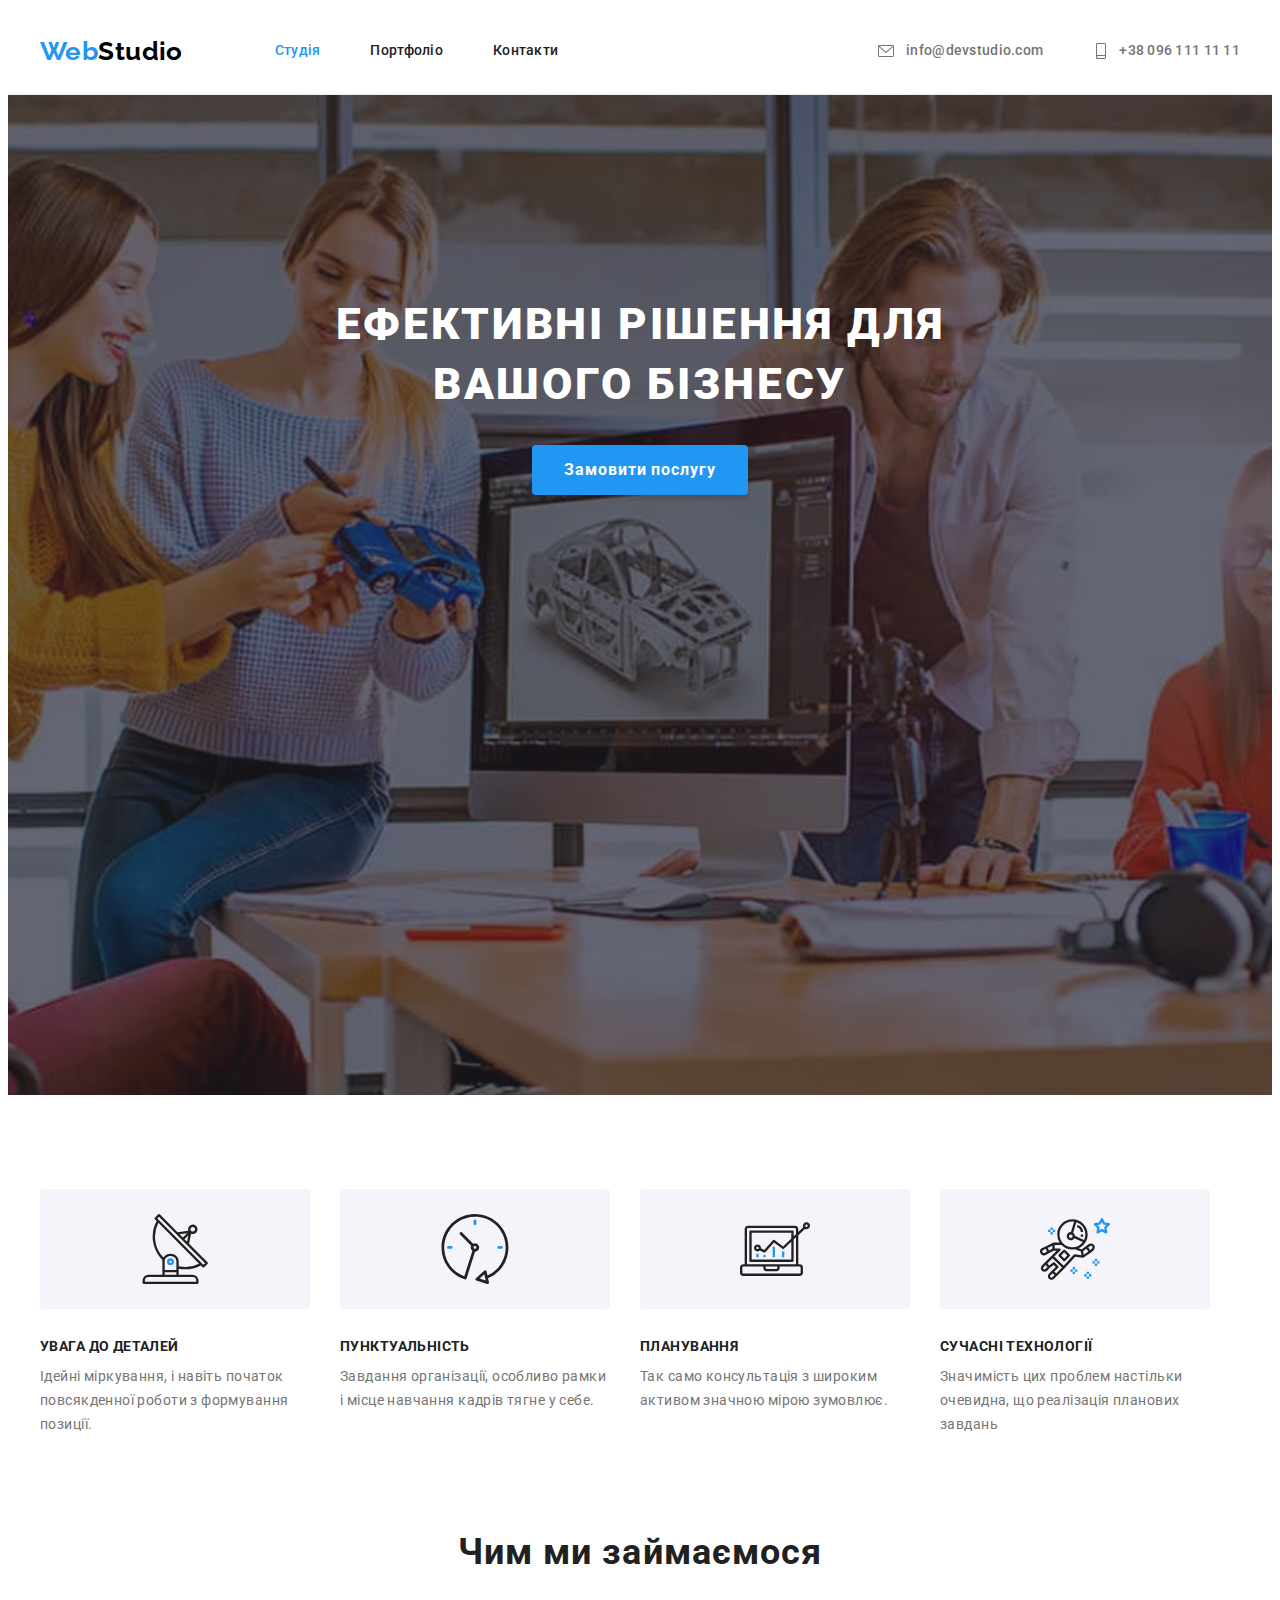
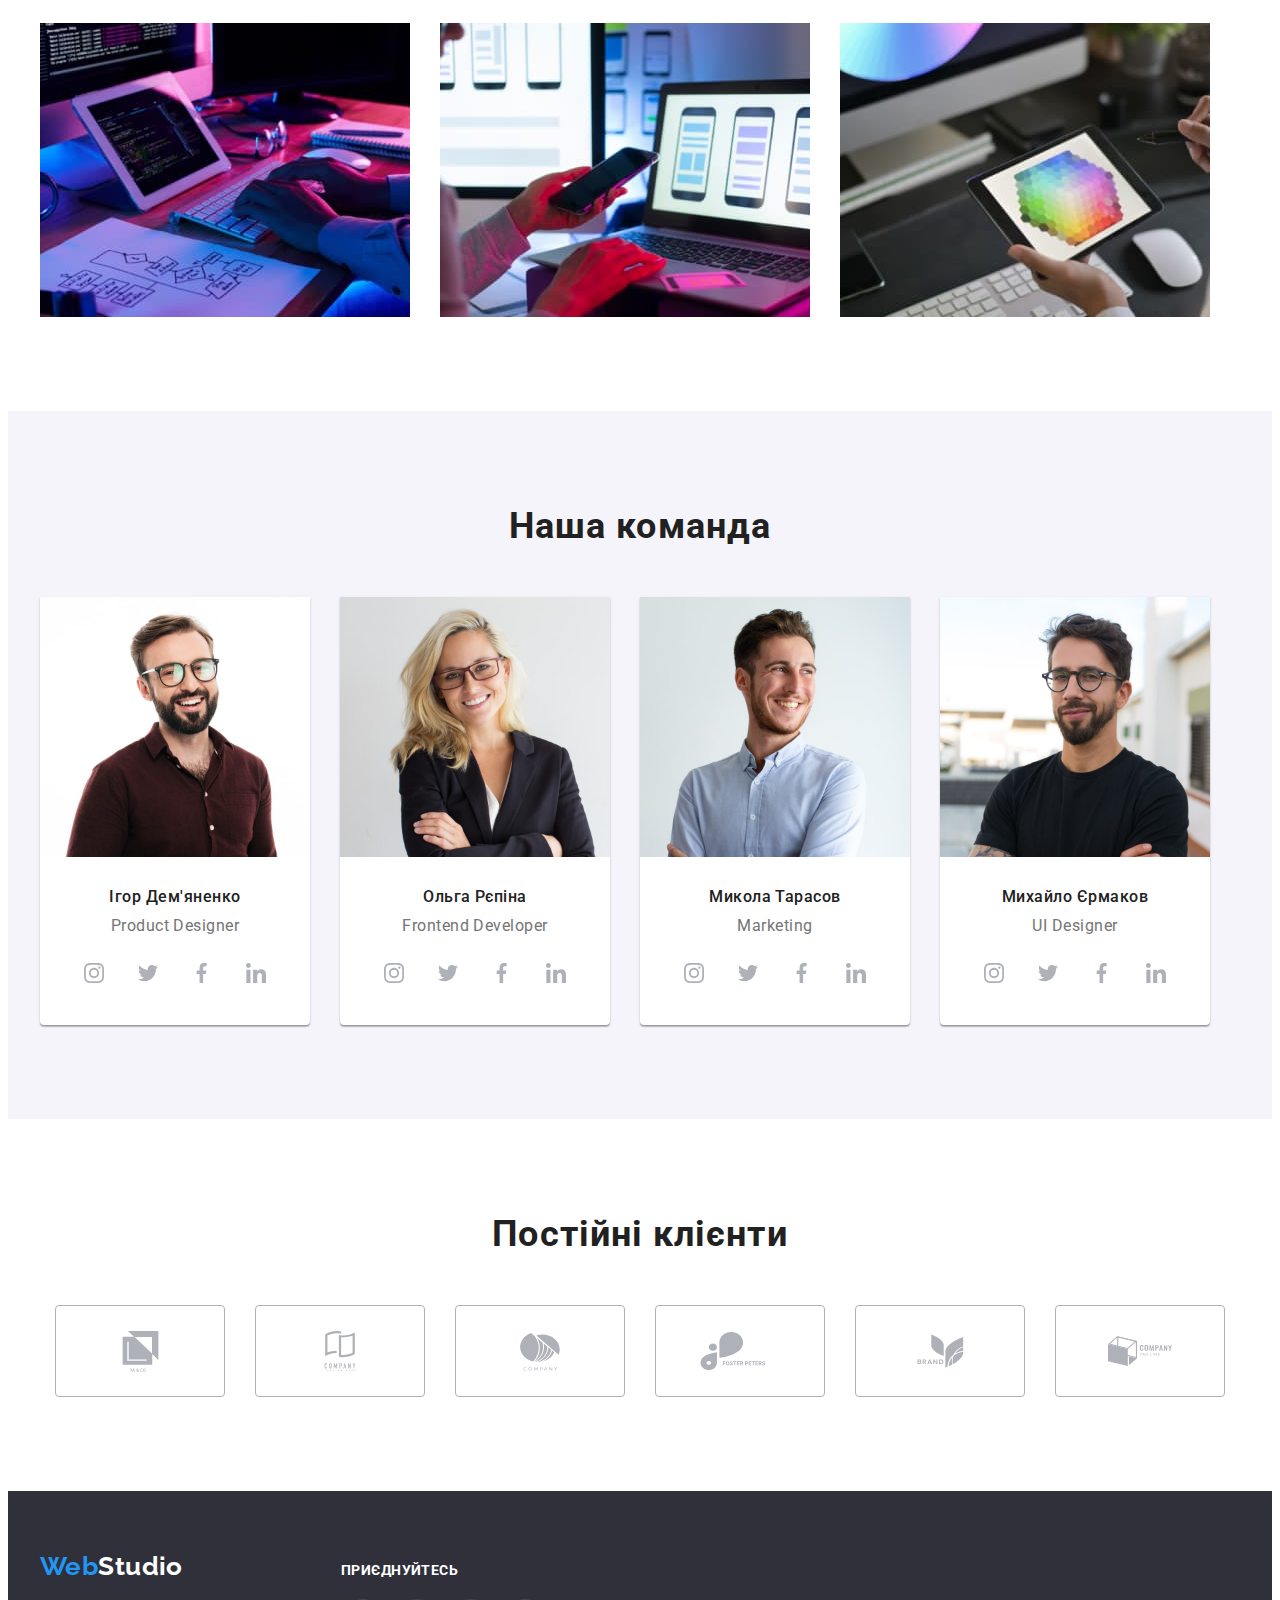
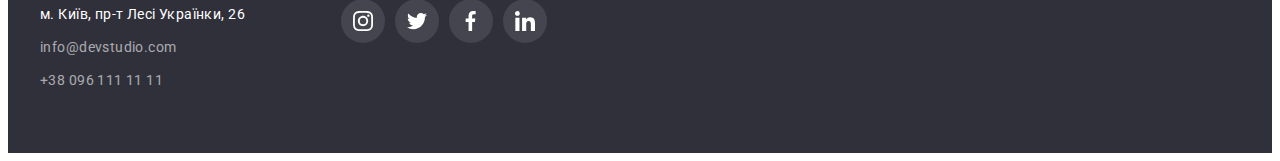
==== index.html @ 5bdeaa2a "Скопіював файли із дз4" ====
<!DOCTYPE html>
<html lang="uk">

<head>
    <meta charset="UTF-8">
    <meta http-equiv="X-UA-Compatible" content="IE=edge">
    <meta name="viewport" content="width=device-width, initial-scale=1.0">
    <title>Студія</title>
    <link rel="preconnect" href="https://fonts.googleapis.com">
    <link rel="preconnect" href="https://fonts.gstatic.com" crossorigin>
    <link  href="https://fonts.googleapis.com/css2?family=Raleway:wght@700&family=Roboto:wght@400;500;700;900&display=swap"
    rel="stylesheet">
    <link rel="stylesheet" href="https://cdnjs.cloudflare.com/ajax/libs/modern-normalize/1.1.0/modern-normalize.min.css"
        integrity="sha512-wpPYUAdjBVSE4KJnH1VR1HeZfpl1ub8YT/NKx4PuQ5NmX2tKuGu6U/JRp5y+Y8XG2tV+wKQpNHVUX03MfMFn9Q=="
        crossorigin="anonymous" referrerpolicy="no-referrer" />
    <link rel="stylesheet" href="./css/styles.css">

</head>

<body>
    <header class="header">
    
        <div class="conteiner">
            <a href="./index.html" lang="en" class="logo">Web<span class="part-logo">Studio</span></a>
    
            <nav>
                <ul class="nav-list">
                    <li><a href="./index.html" class="nav-list item current">Студія</a></li>
                    <li><a href="./portfolio.html" class="nav-list item">Портфоліо</a></li>
                    <li><a href="" class="nav-list item">Контакти</a></li>
                </ul>
            </nav>
    
            <ul class="contact-list">
                <li><a href="mailto:info@devstudio.com" class="contact-list item">
                    <svg class="mail icon" width="20" height="16">
                        <use href="./images/icons.svg#icon-konvert"></use>
                    </svg>info@devstudio.com</a></li>
                <li><a href="tel:+380961111111" class="contact-list item">
                    <svg class="tel icon" width="16" height="22">
                        <use href="./images/icons.svg#icon-smartphone"></use>
                    </svg>+38 096 111 11 11</a></li>
            </ul>
        </div>
    
    </header>
   <main>
        <section class="hero">
            <div class="conteiner">
             <h1 class="hero-title">Ефективні рішення для вашого бізнесу</h1>
             <button type="button" class="order-btn" >Замовити послугу</button>
            </div>
        </section>
        <section class="benefits">
                
            <div class="conteiner">
                <h2 class="benefits-title">Наші переваги</h2>
                <ul class="benefits-list">
                    <li class="item">
                        <div class="benefits-icon-box">
                            <svg class="icon" width="70" height="70">
                                <use href="./images/icons.svg#icon-antena"></use>
                            </svg>
                        </div>
                        <h3 class="title ">УВАГА ДО ДЕТАЛЕЙ</h3>
                        <p class="text">Ідейні міркування, і навіть початок повсякденної роботи з формування позиції.</p></li>
                    <li class="item">
                        <div class="benefits-icon-box">
                            <svg class="icon" width="70" height="70">
                                <use href="./images/icons.svg#icon-clock"></use>
                            </svg>
                        </div>
                        <h3 class="title">ПУНКТУАЛЬНІСТЬ</h3>
                        <p class="text">Завдання організації, особливо рамки і місце навчання кадрів тягне у себе.</p>
                    
                    </li>
                    <li class="item">
                        <div class="benefits-icon-box">
                            <svg class="icon" width="70" height="70">
                                <use href="./images/icons.svg#icon-diagram"></use>
                            </svg>
                        </div>
                        <h3 class="title">ПЛАНУВАННЯ</h3>
                        <p class="text">Так само консультація з широким активом значною мірою зумовлює.</p>
                    </li>
                    <li class="item">
                        <div class="benefits-icon-box">
                            <svg class="icon" width="70" height="70">
                                <use href="./images/icons.svg#icon-astronaut"></use>
                            </svg>
                        </div>
                        <h3 class="title">СУЧАСНІ ТЕХНОЛОГІЇ</h3>
                        <p class="text">Значимість цих проблем настільки очевидна, що реалізація планових завдань</p> 
                    </li>
                </ul>
            </div>
        </section>
        <section class="which-do">
            <div class="conteiner">
                <h2 class="which-do-title">Чим ми займаємося</h2>
                <ul class="which-do-list">
                    <li class="item"> <img src="./images/work-1.jpg" alt="Набір тексту на клавіатурі" width="370" height="294"> </li>
                    <li class="item"> <img src="./images/work-2.jpg" alt="Три дисплея смартфонів на моніторі ноутбука" width="370" height="294"> </li>
                    <li class="item"> <img src="./images/work-3.jpg" alt="Палітра кольорів на дисплеї планшета" width="370" height="294"> </li>
                </ul>
            </div>
        </section>
        <section class="our-command">
            <div class="conteiner">
                <h2 class="our-command-title">Наша команда</h2>
                <ul class="our-command-list">
                    <li class="item"><img src="./images/foto-1.jpg" alt="Усміхнений чоловік в окулярах" width="270" height="260"><div class="our-command-cards-text"><h3 class="our-command-list title">Ігор Дем'яненко</h3><p class="our-command-text">Product Designer</p>
                    <ul class="social-icon-list">
                    
                        <li>
                            <a href="">
                                <svg class="icon" width="20" height="20">
                                    <use href="./images/icons.svg#icon-instagram"></use>
                                </svg>
                            </a>
                        </li>
                        <li>
                            <a href="">
                                <svg class="icon" width="20" height="20">
                                    <use href="./images/icons.svg#icon-twiter"></use>
                                </svg>
                            </a>
                        </li>
                        <li>
                            <a href="">
                                <svg class="icon" width="20" height="20">
                                    <use href="./images/icons.svg#icon-facebook"></use>
                                                    </svg>
                                                    </a>
                    
                                                </li>
                                                <li>
                                                    <a href="">
                                                    <svg class=" icon" width="20" height="20">
                                        <use href="./images/icons.svg#icon-linkedin"></use>
                                </svg>
                            </a>
                        </li>
                    
                    </ul>
                    </div></li>
                    <li class="item"><img src="./images/foto-2.jpg" alt="Білява жінка в окулярах" width="270" height="260"><div class="our-command-cards-text"><h3 class="our-command-list title">Ольга Рєпіна</h3><p class="our-command-text">Frontend Developer</p>
                        <ul class="social-icon-list">
                        
                            <li>
                                <a href="">
                                    <svg class="icon" width="20" height="20">
                                        <use href="./images/icons.svg#icon-instagram"></use>
                                    </svg>
                                </a>
                            </li>
                            <li>
                                <a href="">
                                    <svg class="icon" width="20" height="20">
                                        <use href="./images/icons.svg#icon-twiter"></use>
                                    </svg>
                                </a>
                            </li>
                            <li>
                                <a href="">
                                    <svg class="icon" width="20" height="20">
                                        <use href="./images/icons.svg#icon-facebook"></use>
                                                        </svg>
                                                        </a>
                        
                                                    </li>
                                                    <li>
                                                        <a href="">
                                                        <svg class=" icon" width="20" height="20">
                                            <use href="./images/icons.svg#icon-linkedin"></use>
                                    </svg>
                                </a>
                            </li>
                        
                        </ul>
                   </div></li>
                    <li class="item"><img src="./images/foto-3.jpg" alt="Усміхнений чоловік в голубій сорочці" width="270" height="260"><div class="our-command-cards-text"><h3 class="our-command-list title">Микола Тарасов</h3><p class="our-command-text">Marketing</p>
                        <ul class="social-icon-list">
                        
                            <li>
                                <a href="">
                                    <svg class="icon" width="20" height="20">
                                        <use href="./images/icons.svg#icon-instagram"></use>
                                    </svg>
                                </a>
                            </li>
                            <li>
                                <a href="">
                                    <svg class="icon" width="20" height="20">
                                        <use href="./images/icons.svg#icon-twiter"></use>
                                    </svg>
                                </a>
                            </li>
                            <li>
                                <a href="">
                                    <svg class="icon" width="20" height="20">
                                        <use href="./images/icons.svg#icon-facebook"></use>
                                                        </svg>
                                                        </a>
                        
                                                    </li>
                                                    <li>
                                                        <a href="">
                                                        <svg class=" icon" width="20" height="20">
                                            <use href="./images/icons.svg#icon-linkedin"></use>
                                    </svg>
                                </a>
                            </li>
                        
                        </ul>
                    </div></li>
                    <li class="item"><img src="./images/foto-4.jpg" alt="Усміхнений чоловік в чорній футболці" width="270" height="260"><div class="our-command-cards-text"><h3 class="our-command-list title">Михайло Єрмаков</h3><p class="our-command-text">UI Designer</p>
                        <ul class="social-icon-list">
                    
                            <li>
                                <a href="">
                                <svg class="icon" width="20" height="20">
                                    <use href="./images/icons.svg#icon-instagram"></use>
                                </svg>
                                </a>
                            </li>
                            <li>
                                <a href="">
                                <svg class="icon" width="20" height="20">
                                    <use href="./images/icons.svg#icon-twiter"></use>
                                </svg>
                                </a>
                            </li>
                            <li>
                                <a href="">
                                <svg class="icon" width="20" height="20">
                                    <use href="./images/icons.svg#icon-facebook"></use>
                                </svg>
                                </a>

                            </li>
                            <li>
                                <a href="">
                                <svg class=" icon" width="20" height="20">
                                    <use href="./images/icons.svg#icon-linkedin"></use>
                                </svg>
                                </a>
                            </li>
                    
                        </ul>
                    </div></li>
                </ul>
            </div>
        </section>
        <section class="clients">

            <div class="conteiner">
            <h2 class="clients-title"> Постійні клієнти</h2>
            
              <ul class="clients-list">

                 <li class="item">
                    <a href="">

                        <svg class="icon" width="41" height="47">
                            <use href="./images/icons.svg#icon-ya-and-co"></use>
                        </svg>
                    </a>
                 </li>
                 <li class="item">
                    <a href="">
                        <svg class="icon" width="40" height="52">
                            <use href="./images/icons.svg#icon-company-tagline-here"></use>
                        </svg>
                    </a>
                 </li>
                 <li class="item">
                    <a href="">
                        <svg class="icon" width="44" height="41">
                            <use href="./images/icons.svg#icon-company-sfera"></use>
                        </svg>
                    </a>
                 </li>
                 <li class="item">
                    <a href="">
                        <svg class="icon" width="123" height="80">
                            <use href="./images/icons.svg#icon-foster-peters"></use>
                        </svg>
                    </a>
                 </li>
                 <li class="item">
                    <a href="">
                        <svg class="icon" width="63" height="46">
                            <use href="./images/icons.svg#icon-brand-listok"></use>
                        </svg>
                    </a>
                 </li>
                 <li class="item">
                    <a href="">
                        <svg class="icon" width="114" height="64">
                            <use href="./images/icons.svg#icon-company-tagline"></use>
                        </svg>
                    </a>
                 </li>       
             </ul>
            </div>
            
        </section>   
    
   </main>
    <footer>
        <div class="conteiner">
            <div class="contacts-footer">
                <a href="./index.html" lang="en" class="logo">Web<span class="part-logo">Studio</span></a>
                <address>
                    <ul class="address-list">
                        <li class="item"><a href="https://goo.gl/maps/AsPyXYZNYXDMEktu9" target="_blank"
                                rel="noopener nofollow noreferrer" class="adress">м. Київ, пр-т Лесі Українки, 26</a></li>
                        <li class="item"><a href="mailto:info@devstudio.com" class="mail">info@devstudio.com</a></li>
                        <li class="item"><a href="tel:+380961111111" class="tel">+38 096 111 11 11</a></li>
                    </ul>
                </address>
            </div>
            <div class="social-footer">
                <p class="social-footer title">приєднуйтесь</p>
                <ul class="social-list-footer">
                    <li class="item"> 
                     <a href="">
                        <svg class="icon" width="20" height="20">
                            <use href="./images/icons.svg#icon-instagram"></use>
                        </svg>
                     </a>
                    </li>
                    <li class="item">
                        <a href="">
                            <svg class="icon" width="20" height="20">
                                <use href="./images/icons.svg#icon-twiter"></use>
                            </svg>
                        </a>
                    </li>
                    <li class="item">
                        <a href="">
                            <svg class="icon" width="20" height="20">
                               <use href="./images/icons.svg#icon-facebook"></use>
                            </svg>
                        </a>
                    </li>
                    <li class="item">
                        <a href="">
                            <svg class=" icon" width="20" height="20">
                                <use href="./images/icons.svg#icon-linkedin"></use>
                            </svg>
                        </a>
                    </li>

                </ul>
            </div>

        </div>
    </footer>
</body>
</html>
---- css/styles.css ----
/* ----------------------INDEX-HTML----------------- */

:root {
    --accent-color: #2196F3;
    --main-text-color: #212121;
    --second-text-color: #757575;
    --second-logo-color: #000000;
    --main-background-color: #FFFFFF;
    --second-background-color: #2F303A;
    --active-btn-color: #188CE8;
    --address-text-color: rgba(255, 255, 255, 0.6);
    --btn-background-color: #F5F4FA;
    --bg-portfolio-list-item: #EEEEEE;
    --main-icon-color: #AFB1B8;
}

body {
    font-family: "Roboto","sans-serif";
    font-weight: 400;
    font-size: 14px;
    line-height: 1.71;
    letter-spacing: 0.03em;
    background: var(--main-background-color);
    color: var(--second-text-color);
}
.nav-list,
.contact-list,
.btn-list,
.portfolio-list,
.address-list,
.our-command-list,
.which-do-list,
.benefits-list,
.social-icon-list,
.clients-list,
.social-list-footer
{
    list-style: none;
    padding: 0 0;
    border: none;
}

.conteiner {
    width: 1200px;
    padding-left:  15px;
    padding-right: 15px;
    display: flex;
    margin: 0 auto;

}


img {
  max-width: 100%;
  height: auto; 
  display: block;
}
 
ul { margin: 0 0; }
h1,h2,h3,h4,h5,h6,p { margin: 0 0; }
/* -------------------Header------------------ */
.contact-list a {
    display: flex;
    justify-content: center;
    align-items: center;
  
}

.mail.icon,
.tel.icon {
    
    margin-right: 10px;
    
}

 .header {
    padding-top: 0;
    padding-bottom: 0;
    
    border: 1px solid #ECECEC;
    border-top: none;
    border-left: none;
    border-right: none;

 }
.header .conteiner {
align-items: center;
}


.nav-list,
.contact-list {
display: flex;
margin-top: 0;
margin-bottom: 0;
align-items: center;
}

.contact-list {
margin-left: auto;
}

.nav-list>li:not(:last-child) {
margin-right: 50px;
}
.contact-list>li:not(:last-child) {
margin-right: 50px;
}

.header .logo {
margin-left: 0;
margin-right: 92px;
}
.logo {
text-decoration: none;
font-family: 'Raleway',"sans-serif";

font-weight: 700;
font-size: 26px;
line-height: 1.19;
    
color: var(--accent-color);
}

.logo>span {
color: var(--second-logo-color);
}

.nav-list.item,
.contact-list.item {
display: flex;
padding-top: 32px;
padding-bottom: 32px;

text-decoration: none;
font-weight: 500;
font-size: 14px;
line-height: 1.14;
letter-spacing: 0.02em;
    
color: var(--main-text-color);
fill: var(--second-text-color);
}
.contact-list.item {
color: var(--second-text-color);}

.nav-list.item:hover,
.contact-list.item:hover,
.nav-list.item:focus,
.contact-list.item:focus,
.nav-list.item.current
{ 
color: var(--accent-color);
fill: var(--accent-color);
}

/* -------------------Hero------------------ */

.hero {
    padding-top: 200px;
    padding-bottom: 200px;

    max-width: 1600px;
    height: 600px;
    margin-left: auto;
    margin-right: auto;

    background-image: linear-gradient(rgba(47, 48, 58, 0.4), rgba(47, 48, 58, 0.4)),
    url(../images/hero-background.jpg);
    background-size: cover;
    background-color: #C4C4C4;
    background-repeat: no-repeat;
    background-position: center;

   }
   .hero>.conteiner {
    display: block;
   
   }
.hero-title {
    
    width: 696px;
    margin-right: auto;
    margin-left: auto;
    margin-bottom: 30px;
    margin-top: 0;

    font-weight: 900;
    font-size: 44px;
    line-height: 1.36;
 
    text-align: center;
    letter-spacing: 0.06em;
    text-transform: uppercase;

    color: var(--main-background-color);

}

.order-btn {
    display: block;
    width: 216px;
    height: 50px;
    margin-top: 30px;
    margin-right: auto;
    margin-left: auto;
    box-shadow: 0px 4px 4px rgba(0, 0, 0, 0.15);
    border-radius: 4px;
    border: none;

    font-family: inherit;
    font-weight: 700;
    font-size: 16px;
    line-height: 1.875;
    letter-spacing: 0.06em;
    
    background: var(--accent-color);
    color: var(--main-background-color);
    cursor: pointer;
}
.order-btn:hover,
.order-btn:focus {
    background: var(--active-btn-color);
}

/* -------------------Benefits------------------ */
/* ---Візуально приховую заголовок--- */
.benefits-title {
    
    position: absolute;
    width: 1px;
    height: 1px;
    margin: -1px;
    border: 0;
    padding: 0;

    white-space: nowrap;
    clip-path: inset(100%);
    clip: rect(0 0 0 0);
    overflow: hidden;
    }
/* ----------------------------------- */
.benefits-icon-box {
    display: flex;
    justify-content: center;
    align-items: center;
    height: 120px ;
    margin-bottom: 30px;
    background-color: var(--btn-background-color);
    border-radius: 4px;
}

.benefits {
    padding-top: 94px;
    padding-bottom: 94px;
}

.benefits .conteiner {
    display: block;
}
    
.benefits-list .title {
    font-size: 14px;
    line-height: 1.14;
    letter-spacing: 0.03em;
    text-transform: uppercase;
    
    text-align: left;
    color:var(--main-text-color);
}
.benefits-list .icon {

   
   

}


.benefits-list {
display: flex;
margin: 0 auto;
}

.benefits-list>li{
width: 270px;
}
.benefits-list .item + .item {
margin-left: 30px;
}
.benefits-list .text {
    margin-top: 10px;
}

/* -------------------which-do------------------ */

.which-do {
    padding-top: 0;
    padding-bottom: 94px;
   
}
.which-do .conteiner {
    display: block;
}


.which-do-title {
   
    margin-top: 0;
    margin-bottom: 50px;
    

    font-size: 36px;
    line-height: 1.17;
    text-align: center;
    letter-spacing: 0.03em;
    
    color: var(--main-text-color);
}
.which-do-list{
    display: flex;
}
.which-do-list>li + li {
    margin-left: 30px;
}
.which-do-list .item:first-child {
    margin-left: 0;
}
.which-do-list .item:last-child {
   margin-right: 0;
}

/* -------------------our-command------------------ */
.our-command {
    padding-top: 94px;
    padding-bottom: 94px;
    background: var(--btn-background-color);
    
}
.our-command .conteiner {
    display: block;
 
}
.social-icon-list {
    justify-content: center;
    display: flex;
    flex-wrap: wrap;
    margin-top: 16px;
    height: 44px;
}

.social-icon-list a {
    display: flex;
    justify-content: center;
    align-items: center;
    width: 44px;
    height: 44px;
    fill: var(--main-icon-color);
    border-radius: 50%;

}
.social-icon-list a:hover,
.social-icon-list a:focus {
    border-radius: 50%;
    background-color: var(--accent-color);
    fill: var(--main-background-color);
}
    
.social-icon-list li + li {
   
  margin-left: 10px;
    }

.our-command-list {
    display: flex;
}
.our-command-list .item {
    width: 270px;
    padding: 0 0;
    background: var(--main-background-color) ;
    box-shadow: 0px 1px 3px rgba(0, 0, 0, 0.12), 0px 1px 1px rgba(0, 0, 0, 0.14), 0px 2px 1px rgba(0, 0, 0, 0.2);
    border-radius: 0px 0px 4px 4px;
   
}
.our-command-list>.item:first-child {
    margin-left: 0;
}
.our-command-list>.item:last-child {
    margin-right: 0;
}
.our-command-list .item + .item {
    margin-left: 30px;
}


.our-command-cards-text {
   
    padding: 30px 0;
}
.our-command-text {
    margin-top: 10px;
}

.our-command-title {
    
  
    margin-bottom: 50px;

    font-size: 36px;
    line-height: 1.17;
    text-align: center;
    letter-spacing: 0.03em;
    
    color: var(--main-text-color);
}
 .our-command-list.title {
     display: block;
    font-weight: 500;
    font-size: 16px;
    line-height: 1.19;
    
    
    text-align: center;
    letter-spacing: 0.03em;
    
    color: var(--main-text-color);
 }
.our-command-text {
    font-size: 16px;
    line-height: 1.19;
     
    text-align: center;
    letter-spacing: 0.03em;
    
    color: var(--second-text-color);

   
}
/*-------Clients-------*/
section.clients {
    padding-top: 94px;
    padding-bottom: 94px;
    } 
 .clients .conteiner {
    display: block;
 }

.clients-title {
    margin-bottom: 50px;

    font-size: 36px;
    line-height: 1.17;
    text-align: center;
    letter-spacing: 0.03em;
    
    color: var(--main-text-color);
    
}
.clients-list {
    display: flex;
    flex-wrap: wrap;
    justify-content: center;
}

.clients-list a {
    display: flex;
    justify-content: center;
    align-items: center;
    box-sizing: border-box;
    
    width: 170px;
    height: 92px;
    border: 1px solid var(--main-icon-color);
    border-radius: 4px;
    fill: var(--main-icon-color)
}
.clients-list .item + .item {
    margin-left: 30px;
}


.clients-list a:hover,
.clients-list a:focus {
fill: var(--accent-color);
border: 1px solid var(--accent-color);
}






/* -------------------Footer------------------ */
footer {
   padding-top: 60px;
   padding-bottom: 60px;
    
    background: var(--second-background-color);

}

footer .conteiner {
    align-items: baseline;
}

.social-footer {
    margin-left: 70px;
}
.contacts-footer {
    width: 231px;
}

 .social-list-footer a {
    display: flex;
    justify-content: center;
    align-items: center ;
    width: 44px;
    height: 44px;
    background-color: rgba(255, 255, 255, 0.1);
    border-radius: 50%;
    fill: var(--main-background-color);
    
   
 }

 .social-list-footer {
    display: flex;
    
 }
    
.social-list-footer .item + .item {
    margin-left: 10px;
}

.social-list-footer a:hover,
.social-list-footer a:focus {

background-color: var(--accent-color)
}

.social-footer.title {
    margin-left: 0;
    margin-bottom: 20px;  


    font-weight: 700;
    line-height: 1.14;
    letter-spacing: 0.03em;
    text-transform: uppercase;

    color: var(--main-background-color);

    text-transform: uppercase;
}


footer .address-list,
footer .logo {
margin-right: auto;
}
.address-list .item + .item {
margin-top: 9px;
}


footer .part-logo {
    color: var(--main-background-color);
   
}

footer address {
    margin-top: 20px;
}

.address-list .adress,
.address-list .mail,
.address-list .tel {

    font-style: normal;
    text-decoration: none;
       
    color: var(--main-background-color);
}
 .address-list .adress:hover, 
 .address-list .mail:hover,
 .address-list .tel:hover,
 .address-list .adress:focus,
 .address-list .mail:focus,
 .address-list .tel:focus
 {
    color: var(--accent-color);
 }

.address-list .mail,
.address-list .tel {
    
color: var(--address-text-color);
}

/* ----------------------PORTFOLIO-HTML----------------- */
/* ----------------------Portfolio----------------- */
/* ---Роблю заголовок візуально схованим--- */

.portfolio-title {
    position: absolute;
    width: 1px;
    height: 1px;
    margin: -1px;
    border: 0;
    padding: 0;
    
    white-space: nowrap;
    clip-path: inset(100%);
    clip: rect(0 0 0 0);
    overflow: hidden;
    
}
/* /'------------------------------------' */
.portfolio {
    padding-top: 94px;
    padding-bottom: 94px;
   
}

.portfolio .conteiner {
    display: block;
   
}

 .portfolio-list-link {
  text-decoration: none;
   display: block;
 }

.portfolio-list-link:hover,
.portfolio-list-link:focus {

box-shadow: 0px 1px 1px rgba(0, 0, 0, 0.12),
 0px 4px 4px rgba(0, 0, 0, 0.06),
  1px 4px 6px rgba(0, 0, 0, 0.16);
}

.btn-list {
    display: flex;
    justify-content: center;
    margin-bottom: 50px;
    }
.btn-list .item + .item {
    margin-left: 8px;
    
}
 .btn-list .btn {
    padding: 6px 22px;
 }
.btn-list .btn.current {
    padding: 6px 25px;
}
.portfolio-list {
    display: flex;
    flex-wrap: wrap;
    justify-content: center;

    }
.portfolio-list .item {
    width: 370px;
    margin-right: 30px;
    margin-bottom: 30px;
 
}

.portfolio-card {
    padding: 20px 24px;
    text-align: left;
    background: var(--main-background-color);
    border: 1px solid #EEEEEE;
    border-top: none;
}

.portfolio-list .item:nth-child(3n) {
margin-right: 0;
}
.portfolio-list .item:nth-last-child(-n + 3) {
    margin-bottom: 0;
}

.btn-list .btn {
    font-family: inherit;
    font-weight: 500;
    font-size: 16px;
    line-height: 1.625;
    
    
    text-align: center;
    letter-spacing: 0.03em;
    
    color: var(--main-text-color);
    background: var(--btn-background-color);
    cursor: pointer;
    border: none;
}
.btn-list .btn.current,
.btn-list .btn:hover,
.btn-list .btn:focus,
.btn-list .btn:active {
    box-shadow: 0px 3px 1px rgba(0, 0, 0, 0.1), 0px 1px 2px rgba(0, 0, 0, 0.08), 0px 2px 2px rgba(0, 0, 0, 0.12);
    border-radius: 4px;
    color: var(--main-background-color);
    background: var(--accent-color);
}
.portfolio-list .title {
         
    font-size: 18px;
    line-height: 2;
    letter-spacing: 0.06em;
    
    color: var(--main-text-color);
   }

   .portfolio-list .text {
   margin-top: 4px;

    font-size: 16px;
    line-height: 1.875;
    
    letter-spacing: 0.03em;
    
    color: var(--second-text-color);
   }
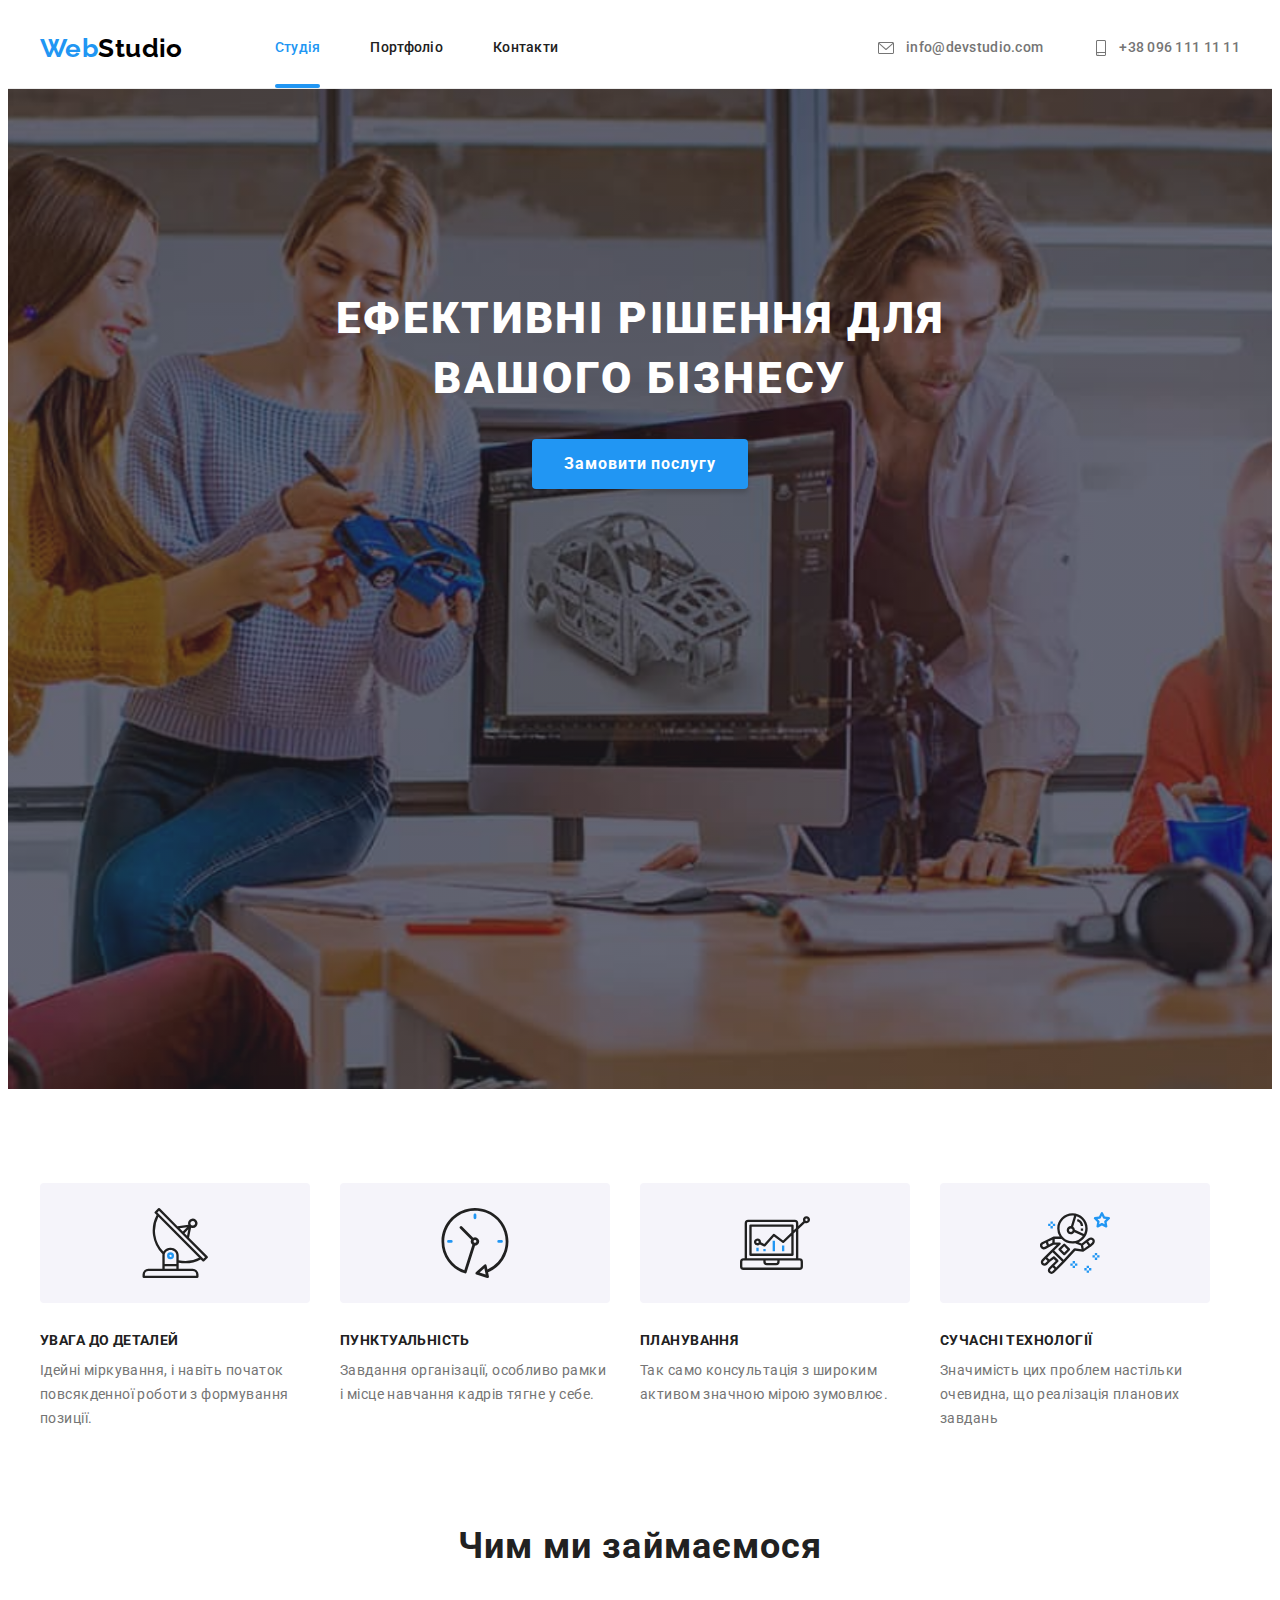
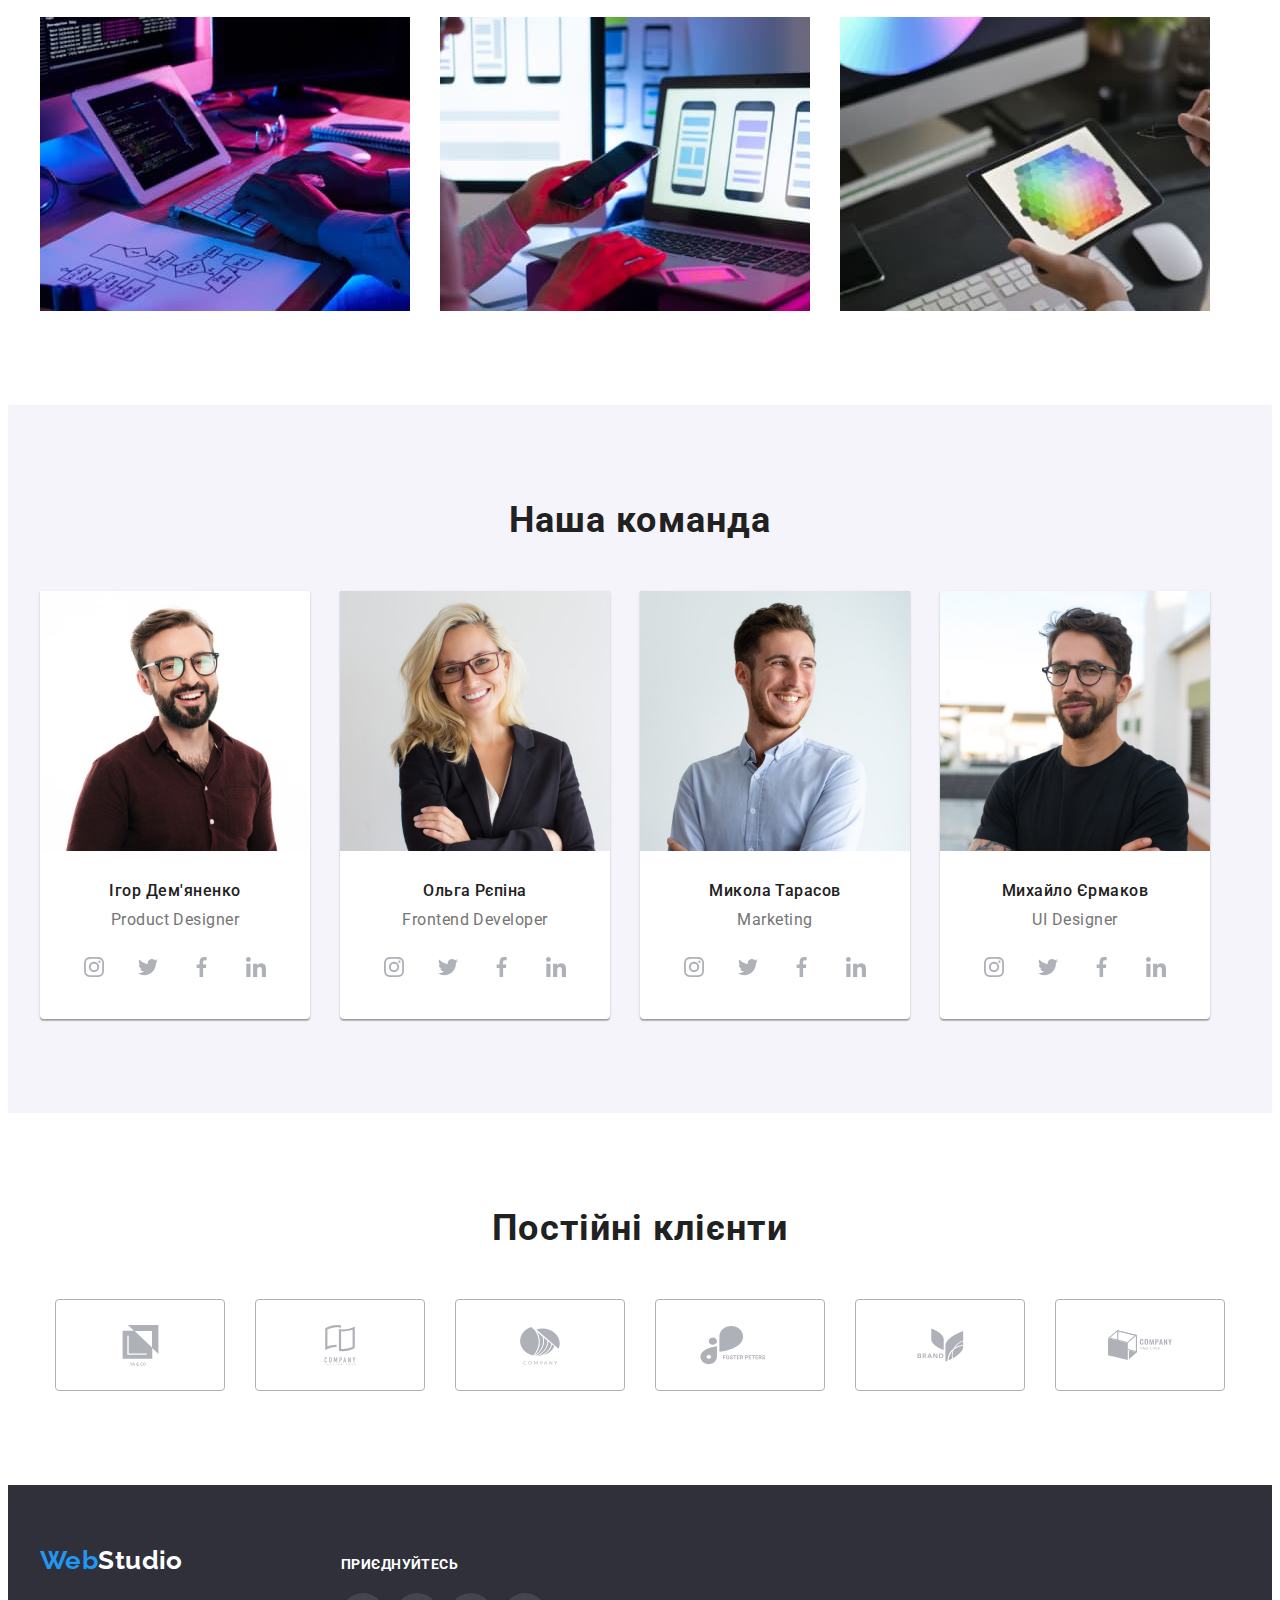
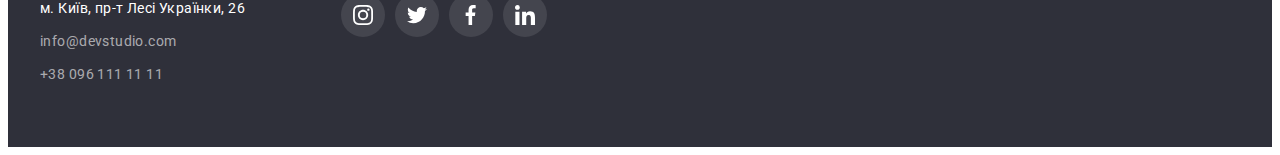
==== commit 8f0cf43a: "Доробив до модального вікна" ====
--- a/index.html
+++ b/index.html
@@ -48,7 +48,17 @@
         <section class="hero">
             <div class="conteiner">
              <h1 class="hero-title">Ефективні рішення для вашого бізнесу</h1>
-             <button type="button" class="order-btn" >Замовити послугу</button>
+             <button type="button" class="order-btn" data-modal-open>Замовити послугу</button>
+             <div class="backdrop is-hidden" data-modal>
+                <div class="modal">
+                    <button class="close-modal-btn" data-modal-close>
+                        <svg class="" width="30" height="30">
+                            <use href="./images/close-black.svg"></use>
+                        </svg>
+                    </button>
+                </div>
+                
+             </div>
             </div>
         </section>
         <section class="benefits">
@@ -358,5 +368,6 @@
 
         </div>
     </footer>
+    <script src="./js/modal.js"></script>
 </body>
 </html>--- a/css/styles.css
+++ b/css/styles.css
@@ -13,6 +13,8 @@
     --btn-background-color: #F5F4FA;
     --bg-portfolio-list-item: #EEEEEE;
     --main-icon-color: #AFB1B8;
+    --effect-time: 250ms;
+    --effect-function: cubic-bezier(0.4, 0, 0.2, 1);
 }
 
 body {
@@ -73,6 +75,20 @@
     margin-right: 10px;
     
 }
+a.current {
+    position: relative;;
+}
+a.current::after {
+    content: '';
+
+    position: absolute;
+    left: 0;
+    bottom: 0;
+    width: 100%;
+    height: 4px;
+    background-color: var(--accent-color);
+    border-radius: 2px;
+}
 
  .header {
     padding-top: 0;
@@ -82,10 +98,13 @@
     border-top: none;
     border-left: none;
     border-right: none;
+   
 
  }
 .header .conteiner {
 align-items: center;
+padding-top: 0;
+height: 80px;
 }
 
 
@@ -95,6 +114,7 @@
 margin-top: 0;
 margin-bottom: 0;
 align-items: center;
+
 }
 
 .contact-list {
@@ -138,10 +158,28 @@
 font-size: 14px;
 line-height: 1.14;
 letter-spacing: 0.02em;
+
+transition-property: color;
+transition-duration: var(--effect-time);
+transition-timing-function: var(--effect-function);
+transition-delay: var(--effect-time);
     
 color: var(--main-text-color);
 fill: var(--second-text-color);
 }
+
+.mail.icon,
+.tel.icon {
+
+    transition-property: fill;
+    transition-duration: var(--effect-time);
+    transition-timing-function: var(--effect-function);
+    transition-delay: var(--effect-time);
+}
+
+
+
+
 .contact-list.item {
 color: var(--second-text-color);}
 
@@ -218,12 +256,58 @@
     background: var(--accent-color);
     color: var(--main-background-color);
     cursor: pointer;
+
+
+    transition-property: background-color;
+    transition-duration: var(--effect-time);
+    transition-timing-function: var(--effect-function);
+    transition-delay: var(--effect-time);
+
+
 }
 .order-btn:hover,
 .order-btn:focus {
     background: var(--active-btn-color);
 }
-
+.backdrop {
+    position: fixed;
+    top: 0;
+    left: 0;
+    width: 100%;
+    height: 100%;
+    background-color: rgba(0, 0, 0, 0.1);
+    opacity: 1;
+  
+}
+
+.backdrop.is-hidden {
+    position: relative;
+    visibility: hidden;
+    opacity: 0;
+    pointer-events: none;
+    
+}
+.modal {
+    position: relative;
+    top: 50%;
+    left: 50%;
+    background-color: var(--main-background-color);
+    transform: translate(-50%, -50%);
+    box-shadow: 0px 1px 3px rgba(0, 0, 0, 0.12), 0px 1px 1px rgba(0, 0, 0, 0.14), 0px 2px 1px rgba(0, 0, 0, 0.2);
+    border-radius: 4px;
+    width: 528px;
+    height: 581px;
+
+}
+
+
+.close-modal-btn {
+    position: absolute;
+
+    top: 8px;
+    right: 8px;
+
+}
 /* -------------------Benefits------------------ */
 /* ---Візуально приховую заголовок--- */
 .benefits-title {
@@ -358,7 +442,22 @@
     fill: var(--main-icon-color);
     border-radius: 50%;
 
-}
+    transition-property: background-color;
+    transition-duration: var(--effect-time);
+    transition-timing-function: var(--effect-function);
+    transition-delay: var(--effect-time);
+
+}
+.social-icon-list .icon {
+        transition-property: fill;
+        transition-duration: var(--effect-time);
+        transition-timing-function: var(--effect-function);
+        transition-delay: var(--effect-time);
+
+        
+}
+
+
 .social-icon-list a:hover,
 .social-icon-list a:focus {
     border-radius: 50%;
@@ -472,8 +571,15 @@
     height: 92px;
     border: 1px solid var(--main-icon-color);
     border-radius: 4px;
-    fill: var(--main-icon-color)
-}
+    fill: var(--main-icon-color);
+
+    transition-property: fill;
+    transition-duration: var(--effect-time);
+    transition-timing-function: var(--effect-function);
+    transition-delay: var(--effect-time);
+
+    }
+
 .clients-list .item + .item {
     margin-left: 30px;
 }
@@ -519,6 +625,12 @@
     background-color: rgba(255, 255, 255, 0.1);
     border-radius: 50%;
     fill: var(--main-background-color);
+
+
+    transition-property: background-color;
+    transition-duration: var(--effect-time);
+    transition-timing-function: var(--effect-function);
+    transition-delay: var(--effect-time);
     
    
  }
@@ -580,6 +692,13 @@
     text-decoration: none;
        
     color: var(--main-background-color);
+
+    transition-property: color;
+    transition-duration: var(--effect-time);
+    transition-timing-function: var(--effect-function);
+    transition-delay: var(--effect-time);
+
+    
 }
  .address-list .adress:hover, 
  .address-list .mail:hover,
@@ -627,10 +746,56 @@
    
 }
 
- .portfolio-list-link {
+.portfolio-list-link {
   text-decoration: none;
    display: block;
- }
+      
+  }
+.pic-box {
+    position: relative;
+    overflow: hidden;
+    
+}
+
+.overlay-portfolio {
+    font-family: 'Roboto';
+    font-weight: 400;
+    font-size: 18px;
+    line-height: 1.56;
+    padding: 63px 24px;
+    
+    
+    letter-spacing: 0.03em;
+    
+    color: var(--main-background-color);
+
+    width: 100%;
+    height: 100%;
+    top: 0;
+    left: 0;
+    position: absolute;
+    transform: translateY(100%);
+
+  
+
+    transition-property: transform;
+    transition-duration: var(--effect-time);
+    transition-timing-function: var(--effect-function);
+    transition-delay: var(--effect-time);
+
+    background-color: rgba(33, 150, 243, 0.9);
+}
+
+
+
+.portfolio-list-link:hover .overlay-portfolio {
+ 
+    transform: translateY(0);
+}
+
+
+
+
 
 .portfolio-list-link:hover,
 .portfolio-list-link:focus {
@@ -674,6 +839,7 @@
     background: var(--main-background-color);
     border: 1px solid #EEEEEE;
     border-top: none;
+    z-index: 2;
 }
 
 .portfolio-list .item:nth-child(3n) {
@@ -694,18 +860,37 @@
     letter-spacing: 0.03em;
     
     color: var(--main-text-color);
-    background: var(--btn-background-color);
+    background-color: var(--btn-background-color);
     cursor: pointer;
     border: none;
+    border-radius: 4px;
+
+
+    transition-property: box-shadow;
+    transition-duration: var(--effect-time);
+    transition-timing-function: var(--effect-function);
+    transition-delay: var(--effect-time);
+
+    transition-property: color;
+    transition-duration: var(--effect-time);
+    transition-timing-function: var(--effect-function);
+    transition-delay: var(--effect-time);
+
+    transition-property: background-color;
+    transition-duration: var(--effect-time);
+    transition-timing-function: var(--effect-function);
+    transition-delay: var(--effect-time);
+
+
+
 }
 .btn-list .btn.current,
 .btn-list .btn:hover,
 .btn-list .btn:focus,
 .btn-list .btn:active {
     box-shadow: 0px 3px 1px rgba(0, 0, 0, 0.1), 0px 1px 2px rgba(0, 0, 0, 0.08), 0px 2px 2px rgba(0, 0, 0, 0.12);
-    border-radius: 4px;
     color: var(--main-background-color);
-    background: var(--accent-color);
+    background-color: var(--accent-color);
 }
 .portfolio-list .title {
          
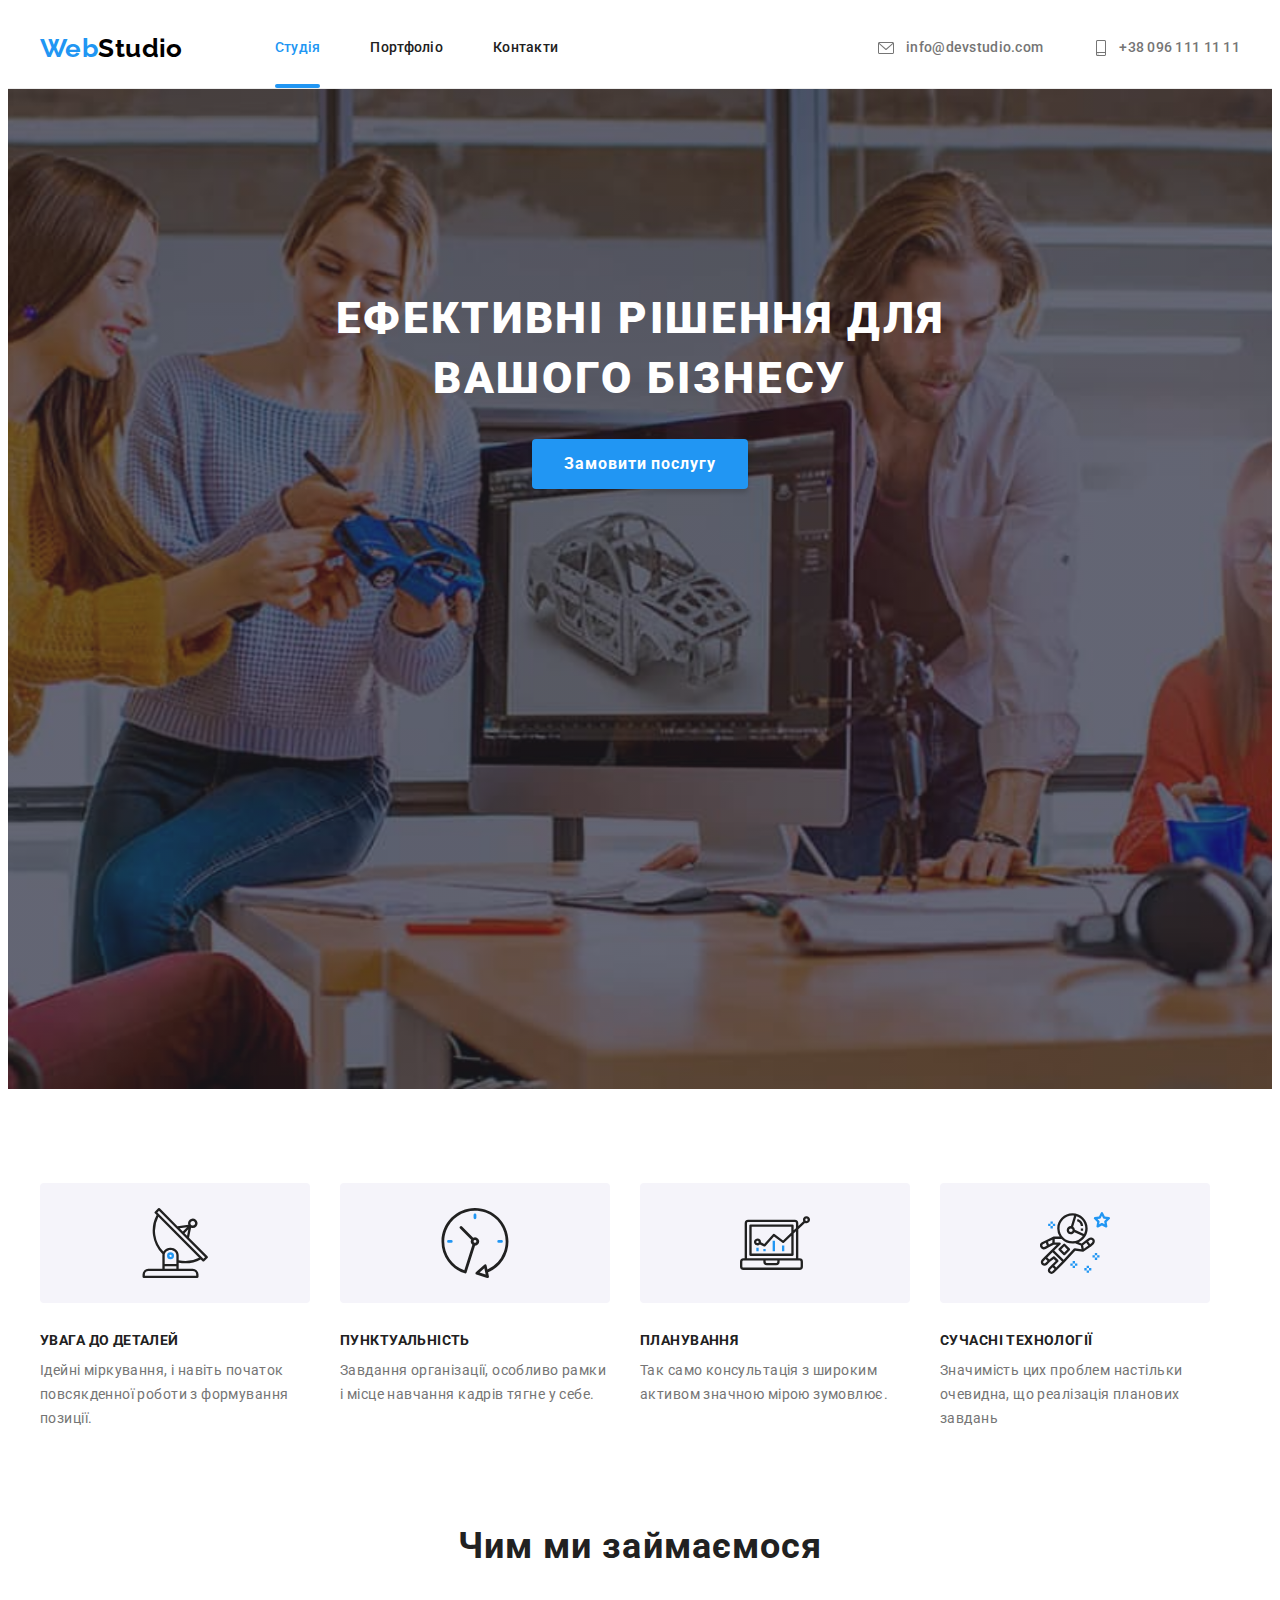
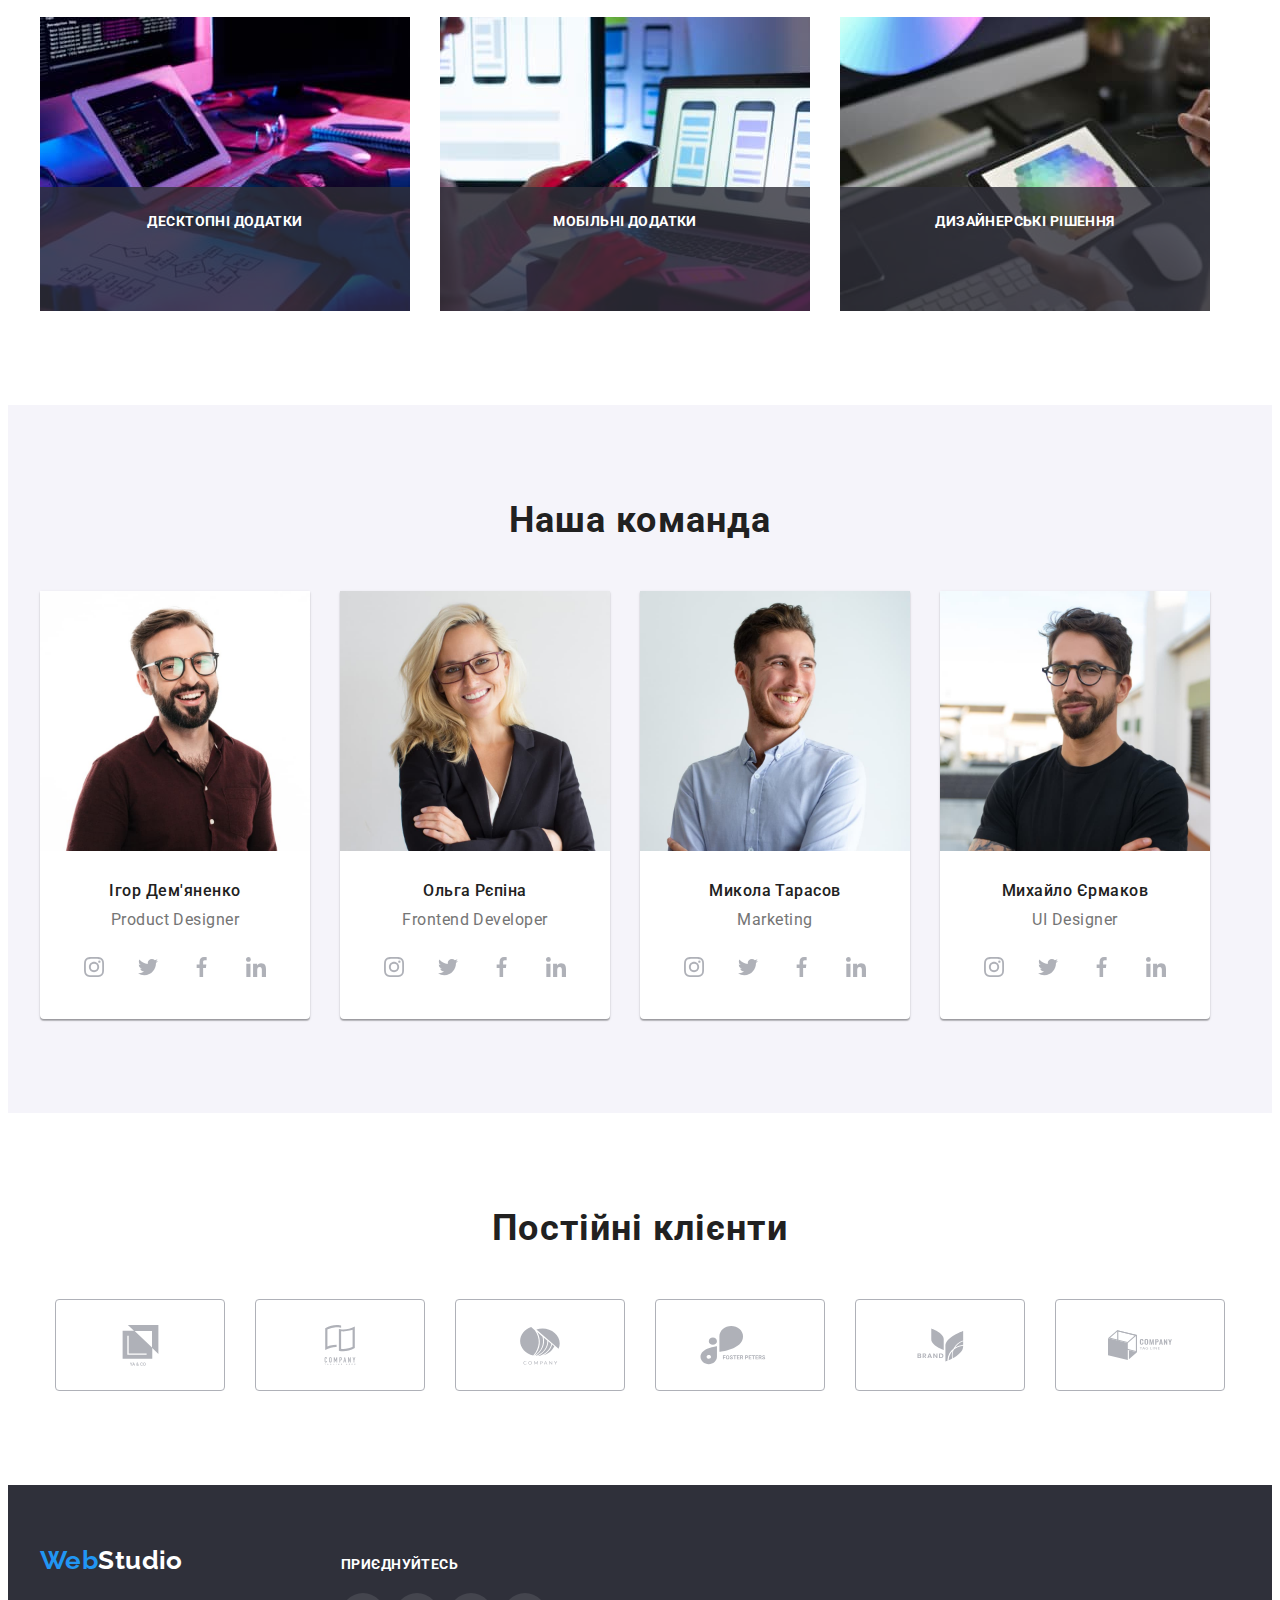
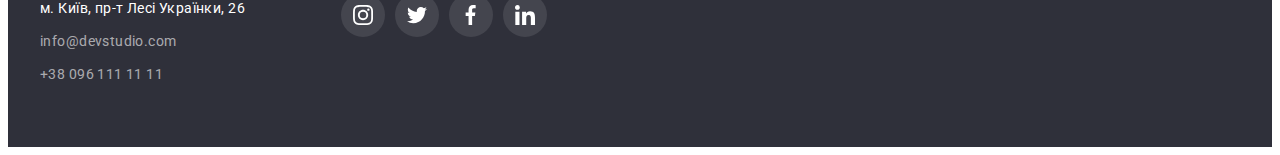
==== commit 97da12a7: "Доробив дз5" ====
--- a/index.html
+++ b/index.html
@@ -52,9 +52,10 @@
              <div class="backdrop is-hidden" data-modal>
                 <div class="modal">
                     <button class="close-modal-btn" data-modal-close>
-                        <svg class="" width="30" height="30">
-                            <use href="./images/close-black.svg"></use>
-                        </svg>
+                        <svg class="close-icon" width="18" height="18">
+                            <use href="./images/icons.svg#icon-close-black"></use>
+                        </svg>
+
                     </button>
                 </div>
                 
@@ -109,9 +110,9 @@
             <div class="conteiner">
                 <h2 class="which-do-title">Чим ми займаємося</h2>
                 <ul class="which-do-list">
-                    <li class="item"> <img src="./images/work-1.jpg" alt="Набір тексту на клавіатурі" width="370" height="294"> </li>
-                    <li class="item"> <img src="./images/work-2.jpg" alt="Три дисплея смартфонів на моніторі ноутбука" width="370" height="294"> </li>
-                    <li class="item"> <img src="./images/work-3.jpg" alt="Палітра кольорів на дисплеї планшета" width="370" height="294"> </li>
+                    <li class="item"> <div class="work-picture-box"><img src="./images/work-1.jpg" alt="Набір тексту на клавіатурі" width="370" height="294"><div class="overlay-work">Десктопні додатки</div></div> </li>
+                    <li class="item"> <div class="work-picture-box"><img src="./images/work-2.jpg" alt="Три дисплея смартфонів на моніторі ноутбука" width="370" height="294"><div class="overlay-work">Мобільні додатки</div></div> </li>
+                    <li class="item"> <div class="work-picture-box"><img src="./images/work-3.jpg" alt="Палітра кольорів на дисплеї планшета" width="370" height="294"><div class="overlay-work">Дизайнерські рішення</div></div> </li>
                 </ul>
             </div>
         </section>
--- a/css/styles.css
+++ b/css/styles.css
@@ -277,37 +277,66 @@
     height: 100%;
     background-color: rgba(0, 0, 0, 0.1);
     opacity: 1;
+    z-index: 1;
+
+    transition-property: opacity;
+    transition-duration: var(--effect-time);
+    transition-timing-function: var(--effect-function);
+    transition-delay: var(--effect-time);
   
 }
 
 .backdrop.is-hidden {
-    position: relative;
     visibility: hidden;
     opacity: 0;
     pointer-events: none;
-    
+   
+    
+}
+
+.backdrop.is-hidden .modal {
+    transform: translate(-50%, -50%) scale(0.9);
 }
 .modal {
-    position: relative;
+    position: absolute;
     top: 50%;
     left: 50%;
     background-color: var(--main-background-color);
-    transform: translate(-50%, -50%);
+    
     box-shadow: 0px 1px 3px rgba(0, 0, 0, 0.12), 0px 1px 1px rgba(0, 0, 0, 0.14), 0px 2px 1px rgba(0, 0, 0, 0.2);
     border-radius: 4px;
     width: 528px;
     height: 581px;
+   
+
+    transform: translate(-50%, -50%) scale(1);
+
+
+    transition-property: transform;
+    transition-duration: var(--effect-time);
+    transition-timing-function: var(--effect-function);
+    transition-delay: var(--effect-time);
 
 }
 
 
 .close-modal-btn {
     position: absolute;
-
+    width: 30px;
+    height: 30px;
     top: 8px;
     right: 8px;
-
-}
+    border: 1px solid rgba(0, 0, 0, 0.1);
+    border-radius: 50%;
+    background-color: transparent;
+    cursor: pointer;
+    
+    display: flex;
+    text-align: center;
+    align-items: center;
+
+}
+
 /* -------------------Benefits------------------ */
 /* ---Візуально приховую заголовок--- */
 .benefits-title {
@@ -353,12 +382,6 @@
     text-align: left;
     color:var(--main-text-color);
 }
-.benefits-list .icon {
-
-   
-   
-
-}
 
 
 .benefits-list {
@@ -412,6 +435,29 @@
 }
 .which-do-list .item:last-child {
    margin-right: 0;
+}
+
+.work-picture-box {
+    position: relative;
+    overflow: hidden;
+}
+
+.overlay-work {
+    font-weight: 700;
+    font-size: 14px;
+    line-height: 1.14;
+    letter-spacing: 0.03em;
+    text-transform: uppercase;
+    color: var(--main-background-color);
+
+    position: absolute;
+    bottom: 0;
+    background: rgba(47, 48, 58, 0.8);
+    width: 370px;
+    height: 70px;
+    padding-top: 27px;
+    padding-bottom: 27px;
+    text-align: center;
 }
 
 /* -------------------our-command------------------ */
